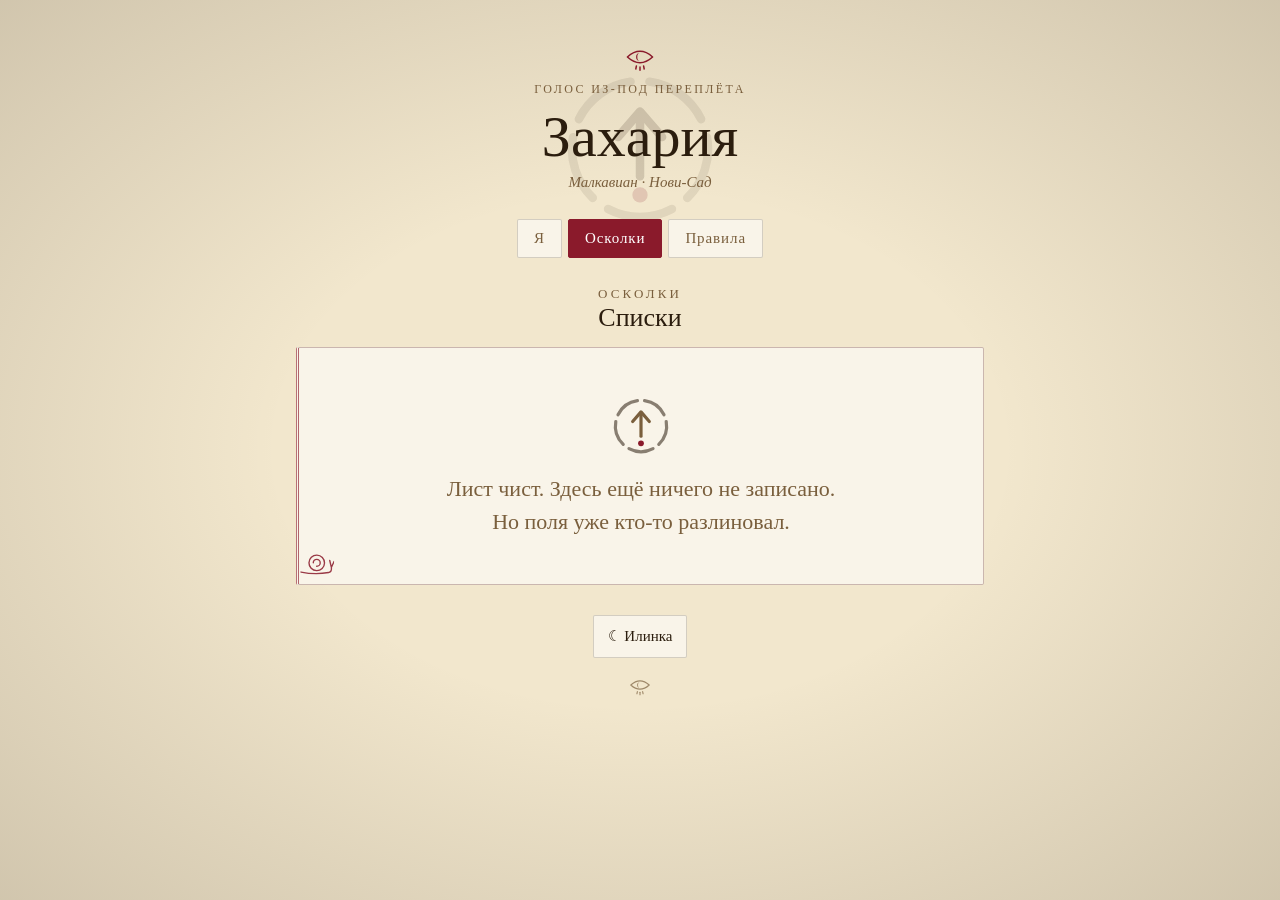
==== codex-d46e/index.html @ dc3a2bbb "88" ====
<!doctype html>
<html lang="ru" data-voice="euthymius" data-slug="codex-d46e">
<head>
<meta charset="utf-8">
<meta name="viewport" content="width=device-width,initial-scale=1">
<meta name="robots" content="noindex,nofollow">
<title>…</title>
<link rel="preconnect" href="https://fonts.googleapis.com"><link rel="preconnect" href="https://fonts.gstatic.com" crossorigin>
<link rel="stylesheet" href="https://fonts.googleapis.com/css2?family=Caveat:wght@500;700&family=EB+Garamond:ital@0;1&family=Forum&family=Literata:ital,opsz@0,7..72;1,7..72&family=Old+Standard+TT:ital,wght@0,400;0,700;1,400&family=PT+Sans&family=PT+Serif:ital@0;1&family=Ruslan+Display&display=swap">
<link rel="stylesheet" href="../assets/app.css?v=d638a750">
</head>
<body>
<script src="../assets/app.js?v=69af6c5c"></script>
</body>
</html>
---- assets/app.css ----
/* ===== Тени над Дунаем — карточки Малкавиан · v2 «безумие растёт по ночам» ===== */
*{box-sizing:border-box}
html,body{margin:0;padding:0}

/* ---------- ночи: интенсивность ---------- */
html{--k:0;--p2:0;--split:0;--drift:0}
html[data-night="1"]{--k:.08;--p2:.15;--split:0;--drift:.15}
html[data-night="2"]{--k:.25;--p2:.55;--split:2;--drift:.45}
html[data-night="3"]{--k:.55;--p2:1;--split:5;--drift:.9}
html[data-night="4"]{--k:1;--p2:1;--split:9;--drift:1.7}

/* ---------- голоса: базовые палитры ----------
   --bg0 спокойный фон (лёгкий оттенок), --bg4 «неправильный» фон четвёртой ночи,
   --a2a второй акцент спокойный, --a2b он же к N4. Основной акцент у всех бордовый. */
html{--a1:#8a1a2b;--a1b:#b3102e}
html[data-voice=euthymius]{--bg0:#f2e7cd;--bg4:#e4ecbf;--ink:#2b1d0e;--muted:#7a5f3d;--a2a:#2f4f9a;--a2b:#1f6bff;--blot:#2b1d0e;--drip:#8a1a2b;
  --f-head:'Old Standard TT',serif;--f-body:'Old Standard TT',serif;--f-card:'Old Standard TT',serif;--radius:2px}
html[data-voice=ashme]{--bg0:#efe5e2;--bg4:#f4d2c2;--ink:#2c1a17;--muted:#86685f;--a2a:#cf6a35;--a2b:#ff5400;--blot:#4d3d39;--drip:#cf6a35;
  --f-head:'Forum',serif;--f-body:'Literata',serif;--f-card:'Forum',serif;--radius:12px}
html[data-voice=lane]{--bg0:#f1f4fa;--bg4:#fff2c4;--ink:#24305a;--muted:#67708c;--a2a:#3a8a3e;--a2b:#28ff5e;--blot:#2a3f9a;--drip:#3a8a3e;
  --f-head:'Caveat',cursive;--f-body:'PT Sans',sans-serif;--f-card:'Caveat',cursive;--radius:5px}
html[data-voice=prokhor]{--bg0:#efefeb;--bg4:#dff1ea;--ink:#262422;--muted:#6e6860;--a2a:#a8843a;--a2b:#ffd21a;--blot:#2a2724;--drip:#e9dcb8;
  --f-head:'Ruslan Display',serif;--f-body:'PT Serif',serif;--f-card:'PT Serif',serif;--radius:3px}
html[data-voice=tommazo]{--bg0:#f3efe6;--bg4:#ece2f3;--ink:#1f1b16;--muted:#6f665a;--a2a:#6a3aa0;--a2b:#a51fff;--blot:#7a1414;--drip:#8a1a2b;
  --f-head:'EB Garamond',serif;--f-body:'EB Garamond',serif;--f-card:'EB Garamond',serif;--radius:0}

/* производные: всё съезжает к N4 */
html{
  --bg:color-mix(in oklab,var(--bg4) calc(var(--k)*100%),var(--bg0));
  --paper:color-mix(in oklab,var(--bg) 45%,#fff);
  --line:color-mix(in oklab,var(--ink) 18%,transparent);
  --a1now:color-mix(in oklab,var(--a1b) calc(var(--k)*100%),var(--a1));
  --a2:color-mix(in oklab,var(--a2b) calc(var(--k)*100%),var(--a2a));
  --a2p:color-mix(in oklab,var(--a2) calc(var(--p2)*100%),var(--a1now));
  --title:var(--ink);
}
/* после полуночи (по часам игрока) */
html[data-late]{
  --bg:color-mix(in oklab,var(--bg0) 9%,#0d0b0e);
  --paper:color-mix(in oklab,var(--bg0) 7%,#1a1619);
  --ink:#ece4d8;--muted:#a1968a;--title:#f6eee2;
  --line:rgba(255,255,255,.14);
  --a1now:#d8455e;
  --a2:var(--a2b);--a2p:var(--a2b);
  --blot:#000;
}

body{
  min-height:100vh;background-color:var(--bg);color:var(--ink);
  font-family:var(--f-body);font-size:17px;line-height:1.55;-webkit-font-smoothing:antialiased;
  transition:background-color 1.5s;
}
a{color:var(--a1now)}
.wrap{position:relative;z-index:1;max-width:720px;margin:0 auto;padding:22px 16px 40px}

/* фоновые фактуры */
html[data-voice=euthymius] body{background-image:radial-gradient(ellipse at center,transparent 40%,color-mix(in oklab,var(--ink) 22%,transparent) 120%)}
html[data-voice=ashme] body{background-image:radial-gradient(circle at 15% 105%,color-mix(in oklab,var(--a2) 22%,transparent),transparent 45%),radial-gradient(1px 1px at 20% 30%,rgba(60,40,35,.35),transparent),radial-gradient(1px 1px at 70% 80%,rgba(60,40,35,.3),transparent);background-size:auto,37px 41px,53px 47px}
html[data-voice=lane] body{background-image:linear-gradient(90deg,transparent 40px,color-mix(in oklab,var(--a1) 45%,transparent) 40px,color-mix(in oklab,var(--a1) 45%,transparent) 42px,transparent 42px),linear-gradient(color-mix(in oklab,var(--ink) 11%,transparent) 1px,transparent 1px),linear-gradient(90deg,color-mix(in oklab,var(--ink) 11%,transparent) 1px,transparent 1px);background-size:auto,22px 22px,22px 22px}
html[data-voice=prokhor] body{background-image:repeating-linear-gradient(0deg,transparent 0 37px,color-mix(in oklab,var(--ink) 11%,transparent) 37px 39px,transparent 39px 61px,color-mix(in oklab,var(--ink) 6%,transparent) 61px 62px)}
html[data-voice=tommazo] body{background-image:linear-gradient(90deg,color-mix(in oklab,var(--ink) 5%,transparent) 1px,transparent 1px);background-size:120px 100%}

/* ---------- шапка ---------- */
.head{position:relative;text-align:center;padding:20px 8px 14px}
.head .clan{width:30px;height:30px;color:var(--a1now);display:block;margin:0 auto 8px}
.head .epithet{font-family:var(--f-head);letter-spacing:.2em;text-transform:uppercase;font-size:12px;color:var(--muted);position:relative;z-index:1}
.head .vname{color:var(--a1now);animation:ghostIn 4s ease-out both,flick 9s 4s infinite}
@keyframes ghostIn{from{opacity:0;filter:blur(6px);letter-spacing:.6em}to{opacity:1;filter:none}}
@keyframes flick{0%,92%,100%{opacity:1}94%{opacity:.2}96%{opacity:.8}}
.head h1{position:relative;z-index:1;font-family:var(--f-head);font-weight:400;font-size:clamp(36px,9vw,58px);line-height:1.05;margin:8px 0 4px;color:var(--title)}
.head .sub{position:relative;z-index:1;font-style:italic;color:var(--muted);font-size:15px}
.head .mark{position:absolute;left:50%;top:50%;width:170px;height:170px;transform:translate(-50%,-30%);opacity:.16;pointer-events:none}
.head .late-line{display:none;font-family:var(--f-card);font-style:italic;color:var(--a2p);margin-top:8px;animation:flick 6s infinite}
html[data-late] .head .late-line{display:block}

/* знак секты */
.sym path,.sym line,.sym circle{fill:none;stroke:currentColor;stroke-width:5;stroke-linecap:round;stroke-linejoin:round}
.sym .arc{stroke:color-mix(in oklab,var(--ink) 55%,transparent)}
.sym .arc.lit{stroke:var(--a2p);stroke-width:7}
.sym .dot{fill:var(--a1now);stroke:none}
html[data-night="4"] .sym .arc.lit{filter:drop-shadow(0 0 4px var(--a2))}
.head .mark .arc.lit{stroke-width:8}
.symbox{display:grid;grid-template-columns:120px 1fr;gap:16px;align-items:center}
.symbox .sym{width:120px;height:120px;color:var(--ink)}
.steps{display:flex;gap:10px;margin-top:10px}
.steps figure{margin:0;text-align:center;font-size:12px;color:var(--muted)}
.steps .sym{width:46px;height:46px}
.steps .sym *{animation:none}
@media (max-width:480px){.symbox{grid-template-columns:1fr;justify-items:center;text-align:center}.steps{justify-content:center}}

/* ---------- вкладки ---------- */
.tabs{display:flex;gap:6px;justify-content:center;margin:10px 0 22px;flex-wrap:wrap;position:relative;z-index:1}
.tabs button{font:inherit;font-family:var(--f-head);font-size:15px;letter-spacing:.06em;background:var(--paper);color:var(--muted);border:1px solid var(--line);padding:7px 16px;border-radius:var(--radius);cursor:pointer}
.tabs button[aria-selected=true]{background:var(--a1now);color:#fff;border-color:var(--a1now)}
html[data-voice=lane] .tabs button{font-size:20px}
.tab{display:none}.tab.on{display:block;animation:fade .5s ease}
@keyframes fade{from{opacity:0;transform:translateY(4px)}to{opacity:1}}

/* ---------- панели и разъезжающиеся рамки ---------- */
.panel{position:relative;background:var(--paper);border:1px solid var(--line);border-radius:var(--radius);padding:20px;margin:0 0 18px;
  transform:rotate(calc(var(--drift)*var(--r,0)*1deg));transition:transform 1.2s}
.panel>.frame{position:absolute;inset:-1px;border:1px solid var(--a1now);border-radius:inherit;pointer-events:none;
  opacity:calc(.12 + var(--k)*.55);
  transform:translate(calc(var(--split)*var(--sx,1)*1px),calc(var(--split)*var(--sy,-.7)*1px)) rotate(calc(var(--split)*var(--r,0)*.25deg))}
.panel h2{font-family:var(--f-head);font-weight:400;font-size:22px;margin:0 0 10px;color:var(--title)}
.panel h3{font-family:var(--f-head);font-weight:400;font-size:18px;margin:16px 0 6px;color:var(--title)}
.panel p{margin:0 0 10px}
html[data-voice=lane] .panel h2,html[data-voice=lane] .panel h3{font-size:26px}
html[data-voice=prokhor] .panel h2{font-size:20px}
.arch{border-left:3px solid var(--a1now);padding:4px 0 4px 12px;margin:10px 0}
.arch .lbl{color:var(--muted);font-size:13px}
.arch b{font-family:var(--f-head);font-weight:400;font-size:19px;color:var(--title)}
.arch p{margin:4px 0 0;font-size:15px}
ul.clean{margin:6px 0 0;padding-left:20px}ul.clean li{margin:0 0 6px}
blockquote{margin:0 0 14px;padding:0 0 0 14px;border-left:2px solid color-mix(in oklab,var(--a1now) 60%,transparent);font-style:italic}
blockquote:last-child{margin-bottom:0}

/* ---------- осколки ---------- */
.sec{text-align:center;margin:26px 0 14px}
.sec .ep{font-family:var(--f-head);font-size:13px;letter-spacing:.24em;text-transform:uppercase;color:var(--muted)}
.sec .t{font-family:var(--f-head);font-size:26px;color:var(--title);line-height:1.1}
html[data-voice=lane] .sec .t{font-size:34px}
.sec .n{font-size:12px;color:var(--muted);letter-spacing:.14em}
.frag .meta{display:flex;justify-content:space-between;gap:8px;font-size:12px;letter-spacing:.14em;text-transform:uppercase;color:var(--muted);margin-bottom:8px}
.frag .card{font-family:var(--f-card);font-size:19px;line-height:1.45;color:var(--title)}
html[data-voice=lane] .frag .card{font-size:25px;line-height:1.25}
html[data-voice=prokhor] .frag .card{font-style:italic}
.frag details summary{cursor:pointer;color:var(--a1now);font-size:15px;list-style:none;margin-top:12px}
.frag details summary::-webkit-details-marker{display:none}
.frag details summary::before{content:"▸ "}.frag details[open] summary::before{content:"▾ "}
.frag .text{white-space:pre-wrap;margin-top:10px;font-size:16px}
.frag audio{width:100%;margin-top:12px}
.frag.new .panel{box-shadow:0 0 0 2px var(--a2p),0 0 22px color-mix(in oklab,var(--a2p) 35%,transparent)}
.frag.new .meta::after{content:"новое";color:var(--a2p)}

/* пустота */
.empty{text-align:center;padding:46px 18px;font-family:var(--f-head);font-size:22px;line-height:1.5;color:var(--muted)}
html[data-voice=lane] .empty{font-size:30px}
.empty .sym{width:64px;height:64px;display:block;margin:0 auto 14px;color:var(--muted);animation:breathe 5s ease-in-out infinite}
@keyframes breathe{50%{opacity:.35;transform:scale(.95)}}

/* ---------- разметка в текстах ---------- */
s{text-decoration-color:var(--a1now);text-decoration-thickness:2px;opacity:.6}
ins{text-decoration:none;font-family:'Caveat',cursive;color:var(--a1now);font-size:1.12em;position:relative;top:-.45em;margin-left:3px}
mark.hid{background:transparent;color:color-mix(in oklab,var(--paper) 93%,var(--ink));cursor:text;transition:color .4s,background .4s}
mark.hid::selection{background:var(--a1now);color:#fff}
mark.hid.shown{background:var(--a1now);color:#fff}
.redact{background:var(--ink);color:transparent;border-radius:1px;user-select:none;box-decoration-break:clone;-webkit-box-decoration-break:clone}
.hidline{text-align:center;font-family:var(--f-card);font-style:italic;margin:6px 0 0}

/* ---------- безумие ---------- */
.w{white-space:nowrap}
.ch{display:inline-block;transition:transform .6s}
.ch.g{animation:gl .4s steps(2) both;color:var(--a2p)}
@keyframes gl{0%{transform:translate(2px,-1px) skewX(25deg)}50%{transform:translate(-2px,1px);opacity:.35}100%{transform:none}}
.ch.m{transform:scaleX(-1)}
.whisper{position:fixed;z-index:0;pointer-events:none;font-family:var(--f-card);font-style:italic;font-size:15px;color:var(--a2p);opacity:0;white-space:nowrap;animation:wh 6s ease-in-out forwards}
@keyframes wh{0%{opacity:0;transform:translateY(6px);filter:blur(2px)}35%,65%{opacity:.55;transform:none;filter:none}100%{opacity:0;filter:blur(3px)}}
.blot{position:absolute;pointer-events:none;border-radius:52% 44% 57% 41%/45% 55% 43% 57%;background:var(--blot);opacity:.7}
.blot.s{border-radius:50%}
.drip{position:absolute;top:-1px;width:4px;border-radius:0 0 4px 4px;background:var(--drip);pointer-events:none;animation:drip 6s ease-in both}
@keyframes drip{from{height:0}}

/* ---------- фишки голосов ---------- */
/* Евфимий: буквица, листы, дролери */
html[data-voice=euthymius] .panel{border-left:3px double color-mix(in oklab,var(--a1now) 60%,transparent)}
html[data-voice=euthymius] .frag .card .ch.cap{float:left;font-size:3.1em;line-height:.85;padding:4px 8px 0 0;color:var(--a1now)}
html[data-night="3"][data-voice=euthymius] .frag .card .ch.cap,html[data-night="4"][data-voice=euthymius] .frag .card .ch.cap{color:var(--a2p)}
html[data-voice=euthymius] .frag .card > .w:first-child{white-space:normal}
.folio{font-style:italic;text-transform:none;letter-spacing:0;font-size:13px}
.drol{position:absolute;width:38px;height:30px;color:var(--a1now);opacity:.85;pointer-events:none}
.drol *{fill:none;stroke:currentColor;stroke-width:1.6;stroke-linecap:round;stroke-linejoin:round}

/* Ашме: обожжённые края, лепестки, угли */
html[data-voice=ashme] .panel{box-shadow:inset 0 0 22px color-mix(in oklab,#5a2a10 28%,transparent),inset 0 0 3px color-mix(in oklab,#3a1a0a 35%,transparent)}
.sky{position:fixed;inset:0;z-index:0;pointer-events:none;overflow:hidden}
.petal{position:absolute;top:-14px;width:10px;height:7px;border-radius:70% 0;background:color-mix(in oklab,var(--a1) 60%,#e88aa0);opacity:.8;animation:fall linear infinite}
.ember{position:absolute;bottom:-6px;width:3px;height:3px;border-radius:50%;background:var(--a2);box-shadow:0 0 7px var(--a2);animation:rise linear infinite}
@keyframes fall{to{transform:translate(60px,110vh) rotate(540deg)}}
@keyframes rise{to{transform:translate(-30px,-70vh);opacity:0}}

/* Лане: скотч и каракули */
html[data-voice=lane] .panel::before,html[data-voice=lane] .panel::after{content:"";position:absolute;top:-9px;width:62px;height:18px;background:rgba(255,244,190,.62);box-shadow:0 1px 1px rgba(0,0,0,.06)}
html[data-voice=lane] .panel::before{left:18px;transform:rotate(-5deg)}
html[data-voice=lane] .panel::after{right:18px;transform:rotate(4deg)}
.doodle{position:absolute;pointer-events:none;font-family:'Caveat',cursive;line-height:1}
.doodle svg *{fill:none;stroke:currentColor;stroke-width:1.6;stroke-linecap:round}

/* Прохор: копоть, золото, воск */
html[data-voice=prokhor] .panel{border-top:4px solid color-mix(in oklab,var(--ink) 85%,transparent)}
html[data-voice=prokhor] .head h1,html[data-voice=prokhor] .panel h2,html[data-voice=prokhor] .sec .t{color:color-mix(in oklab,var(--a2) calc(40% + var(--p2)*35%),var(--ink))}
html[data-voice=prokhor] .head h1{letter-spacing:.04em;text-shadow:0 1px 0 color-mix(in oklab,var(--a2) 40%,transparent)}
.soot{position:absolute;width:26px;height:32px;border-radius:48% 52% 45% 55%;background:repeating-radial-gradient(ellipse at 50% 60%,color-mix(in oklab,var(--blot) 55%,transparent) 0 1px,transparent 1px 3.2px);opacity:.55;pointer-events:none}
.wax{position:absolute;top:-4px;width:9px;border-radius:0 0 6px 6px;background:var(--drip);box-shadow:inset -2px 0 0 rgba(0,0,0,.08),0 1px 1px rgba(0,0,0,.08);pointer-events:none}

/* Томмазо: протокол, печать, штамп */
html[data-voice=tommazo] .panel{background-image:repeating-linear-gradient(transparent 0 27px,color-mix(in oklab,var(--ink) 7%,transparent) 27px 28px)}
html[data-voice=tommazo] .head h1{font-variant:small-caps;letter-spacing:.06em}
html[data-voice=tommazo] .frag .panel{padding-right:52px}
.seal{position:absolute;right:14px;top:-12px;width:34px;height:34px;border-radius:50%;background:radial-gradient(circle at 35% 35%,#c23a2c,#7a1414 70%);box-shadow:0 1px 2px rgba(0,0,0,.35)}
.stamp{position:absolute;right:12px;bottom:12px;border:2px solid var(--a1now);color:var(--a1now);font:700 12px 'EB Garamond',serif;letter-spacing:.16em;padding:1px 7px;transform:rotate(-11deg);opacity:.78;pointer-events:none}

/* ---------- правила, подвал ---------- */
#t-rules .panel{transform:none}
.fullrules summary{cursor:pointer;font-family:var(--f-head);font-size:20px;color:var(--a1now);list-style:none;text-align:center}
.fullrules summary::-webkit-details-marker{display:none}
.fullrules summary::before{content:"▸ "}.fullrules[open] summary::before{content:"▾ "}
.fullrules[open] summary{margin-bottom:12px}
.fulltext{font-size:15px}.fulltext h3{margin-top:18px}
table.rt{width:100%;border-collapse:collapse;font-size:15px;margin:8px 0}
table.rt td,table.rt th{border-bottom:1px solid var(--line);padding:6px;text-align:left;vertical-align:top}
table.rt th{font-weight:600;color:var(--muted);font-size:13px}
.stop{font-family:var(--f-head);font-size:24px;color:var(--a1now)}
.notice{position:relative;z-index:1;border:1px dashed var(--a1now);border-radius:var(--radius);padding:12px 16px;margin:0 0 18px;font-style:italic;background:var(--paper)}
.foot{position:relative;z-index:1;display:flex;flex-wrap:wrap;gap:10px;justify-content:center;margin:30px 0 8px}
.foot a{display:inline-flex;align-items:center;gap:6px;text-decoration:none;border:1px solid var(--line);background:var(--paper);color:var(--ink);padding:9px 14px;border-radius:var(--radius);font-size:15px}
.foot a:hover{border-color:var(--a1now);color:var(--a1now)}
.stamp-time{position:relative;z-index:1;text-align:center;font-size:12px;color:var(--muted);margin-top:10px}
.foot-clan{display:block;width:22px;height:22px;margin:16px auto 0;color:var(--muted);opacity:.7}
.err{text-align:center;color:var(--muted);padding:40px}

@media (max-width:480px){body{font-size:16px}.panel{padding:16px 14px}}
@media (prefers-reduced-motion:reduce){*{animation:none!important;transition:none!important}.sky,.whisper{display:none}}
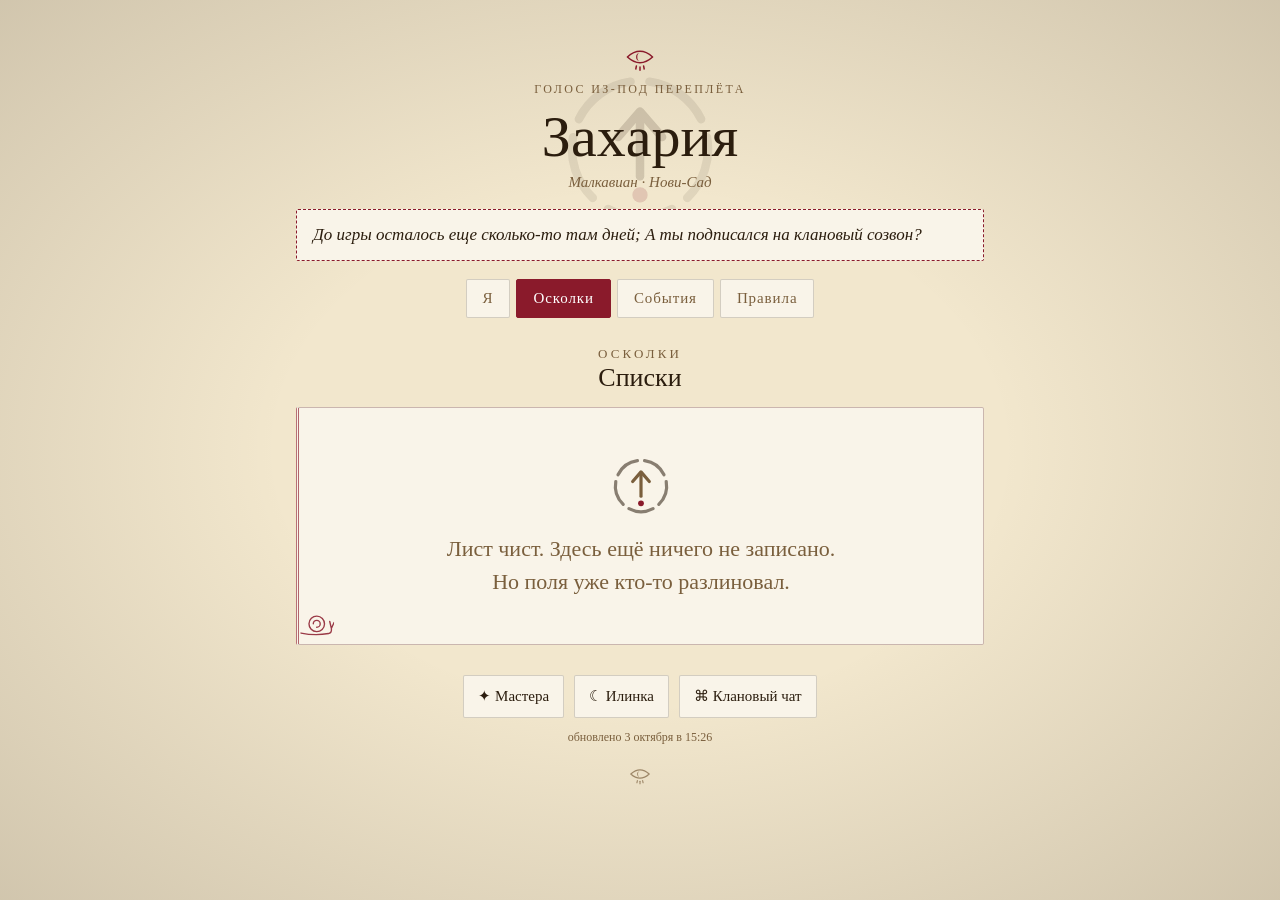
==== commit 007611d3: "final" ====
--- a/codex-d46e/index.html
+++ b/codex-d46e/index.html
@@ -6,10 +6,10 @@
 <meta name="robots" content="noindex,nofollow">
 <title>…</title>
 <link rel="preconnect" href="https://fonts.googleapis.com"><link rel="preconnect" href="https://fonts.gstatic.com" crossorigin>
-<link rel="stylesheet" href="https://fonts.googleapis.com/css2?family=Caveat:wght@500;700&family=EB+Garamond:ital@0;1&family=Forum&family=Literata:ital,opsz@0,7..72;1,7..72&family=Old+Standard+TT:ital,wght@0,400;0,700;1,400&family=PT+Sans&family=PT+Serif:ital@0;1&family=Ruslan+Display&display=swap">
-<link rel="stylesheet" href="../assets/app.css?v=d638a750">
+<link rel="stylesheet" href="https://fonts.googleapis.com/css2?family=Caveat:wght@500;700&family=EB+Garamond:ital@0;1&family=Forum&family=Literata:ital,opsz@0,7..72;1,7..72&family=Old+Standard+TT:ital,wght@0,400;0,700;1,400&family=PT+Sans&family=PT+Serif:ital@0;1&family=Ruslan+Display&family=Cormorant+Garamond:ital,wght@0,400;0,600;1,400&display=swap">
+<link rel="stylesheet" href="../assets/app.css?v=4ed1769c">
 </head>
 <body>
-<script src="../assets/app.js?v=69af6c5c"></script>
+<script src="../assets/app.js?v=ff6cfd2a"></script>
 </body>
 </html>
--- a/assets/app.css
+++ b/assets/app.css
@@ -23,6 +23,9 @@
   --f-head:'Ruslan Display',serif;--f-body:'PT Serif',serif;--f-card:'PT Serif',serif;--radius:3px}
 html[data-voice=tommazo]{--bg0:#f3efe6;--bg4:#ece2f3;--ink:#1f1b16;--muted:#6f665a;--a2a:#6a3aa0;--a2b:#a51fff;--blot:#7a1414;--drip:#8a1a2b;
   --f-head:'EB Garamond',serif;--f-body:'EB Garamond',serif;--f-card:'EB Garamond',serif;--radius:0}
+
+html[data-voice=ilinka]{--bg0:#eeebf3;--bg4:#d8efec;--ink:#231d2c;--muted:#6f6680;--a2a:#3d5a80;--a2b:#0096ff;--blot:#2a2333;--drip:#8a1a2b;
+  --f-head:'Cormorant Garamond',serif;--f-body:'Literata',serif;--f-card:'Cormorant Garamond',serif;--radius:6px}
 
 /* производные: всё съезжает к N4 */
 html{
@@ -221,3 +224,48 @@
 
 @media (max-width:480px){body{font-size:16px}.panel{padding:16px 14px}}
 @media (prefers-reduced-motion:reduce){*{animation:none!important;transition:none!important}.sky,.whisper{display:none}}
+
+/* ---------- Илинка ---------- */
+html[data-voice=ilinka] body{background-image:radial-gradient(circle at 85% 6%,color-mix(in oklab,#fff 70%,transparent) 0 46px,transparent 47px),radial-gradient(ellipse at 50% -10%,color-mix(in oklab,var(--a2) 12%,transparent),transparent 60%)}
+html[data-voice=ilinka] .head h1{font-size:clamp(42px,10vw,64px);letter-spacing:.02em}
+html[data-voice=ilinka] .frag .card,html[data-voice=ilinka] .nightbox .card{font-size:23px}
+.head .back{position:absolute;left:0;top:4px;font-size:14px;text-decoration:none;color:var(--muted);border:1px solid var(--line);border-radius:20px;padding:3px 10px;background:var(--paper);z-index:2}
+.nightbox{border-width:2px;border-color:color-mix(in oklab,var(--a1now) 45%,var(--line))}
+.nightbox .meta{display:flex;justify-content:space-between;font-size:12px;letter-spacing:.14em;text-transform:uppercase;color:var(--muted);margin-bottom:6px}
+.nightbox .card{font-family:var(--f-card);font-size:24px;color:var(--title);line-height:1.2}
+.nightbox h3{font-family:var(--f-head);font-weight:400;font-size:18px;margin:14px 0 4px;color:var(--a2p)}
+.nightbox .sermon{font-style:italic}
+.nightbox ul{margin:6px 0 0;padding-left:20px}.nightbox li{margin:0 0 6px}
+.today{list-style:none;padding:0!important}.today li{border-left:3px solid var(--a2p);padding-left:8px}
+.where{font-size:14px;color:var(--muted);margin-top:6px}
+.where a{color:var(--a1now)}
+.evdesc{margin:10px 0 0}
+.prep{margin-top:10px;padding:8px 12px;border-left:3px solid var(--a1now);background:color-mix(in oklab,var(--a1now) 6%,transparent)}
+.prep .lbl{display:block;font-size:12px;letter-spacing:.12em;text-transform:uppercase;color:var(--a1now);margin-bottom:2px}
+.evp.now .panel{box-shadow:0 0 0 2px var(--a2p),0 0 22px color-mix(in oklab,var(--a2p) 30%,transparent)}
+.evp.now .meta::after{content:"сегодня";color:var(--a2p)}
+.chips{display:flex;flex-wrap:wrap;gap:6px;margin-top:10px}
+.chip{font-size:13px;border:1px solid var(--line);border-radius:20px;padding:1px 9px;background:var(--paper)}
+.chip.me{border-color:var(--a1now);color:var(--a1now);font-weight:600}
+details.tz{margin-top:10px}details.tz summary{cursor:pointer;color:var(--a2p);font-size:15px}
+.md{font-size:16px;overflow-wrap:anywhere}
+.md h1,.md h2,.md h3,.md h4{font-family:var(--f-head);font-weight:400;color:var(--title);line-height:1.15;margin:20px 0 8px}
+.md h1{font-size:28px}.md h2{font-size:24px}.md h3{font-size:20px}.md h4{font-size:18px}
+.md h1:first-child,.md h2:first-child{margin-top:0}
+.md blockquote{font-style:normal}
+.md hr{border:0;border-top:1px solid var(--line);margin:18px 0}
+.tw{overflow-x:auto;margin:10px 0;-webkit-overflow-scrolling:touch}
+.tw table.rt{min-width:520px;font-size:14px}
+.tw table.rt p{margin:0 0 4px}
+.login input{display:block;width:100%;font:inherit;font-size:16px;padding:10px;border:1px solid var(--line);border-radius:var(--radius);background:var(--bg);color:var(--ink);margin:8px 0}
+.login button{font:inherit;background:var(--a1now);color:#fff;border:0;border-radius:var(--radius);padding:10px 18px;cursor:pointer}
+.muted{color:var(--muted)}
+.imp dl{display:grid;grid-template-columns:minmax(80px,auto) 1fr;gap:4px 12px;margin:8px 0 0;font-size:15px}
+.imp dt{color:var(--muted)}.imp dd{margin:0;overflow-wrap:anywhere}
+.owl{position:absolute;width:30px;height:13px;pointer-events:none;opacity:.7;
+  background:radial-gradient(circle at 25% 50%,var(--ink) 0 2.4px,color-mix(in oklab,var(--a2p) 70%,#fff) 2.6px 5.5px,transparent 6px),radial-gradient(circle at 75% 50%,var(--ink) 0 2.4px,color-mix(in oklab,var(--a2p) 70%,#fff) 2.6px 5.5px,transparent 6px);
+  animation:owlblink 6s infinite}
+@keyframes owlblink{0%,46%,52%,100%{transform:scaleY(1)}49%{transform:scaleY(.1)}}
+.feather{position:absolute;top:-20px;width:7px;height:22px;border-radius:50% 50% 50% 50%/80% 80% 20% 20%;background:linear-gradient(90deg,transparent 45%,color-mix(in oklab,var(--ink) 40%,transparent) 46% 54%,transparent 55%),color-mix(in oklab,var(--muted) 35%,transparent);animation:fall linear infinite;opacity:.7}
+.nbmore{margin-top:12px}.nbmore summary{cursor:pointer;color:var(--a1now);font-family:var(--f-head);font-size:18px;list-style:none}
+.nbmore summary::-webkit-details-marker{display:none}.nbmore summary::before{content:"▸ "}.nbmore[open] summary::before{content:"▾ "}
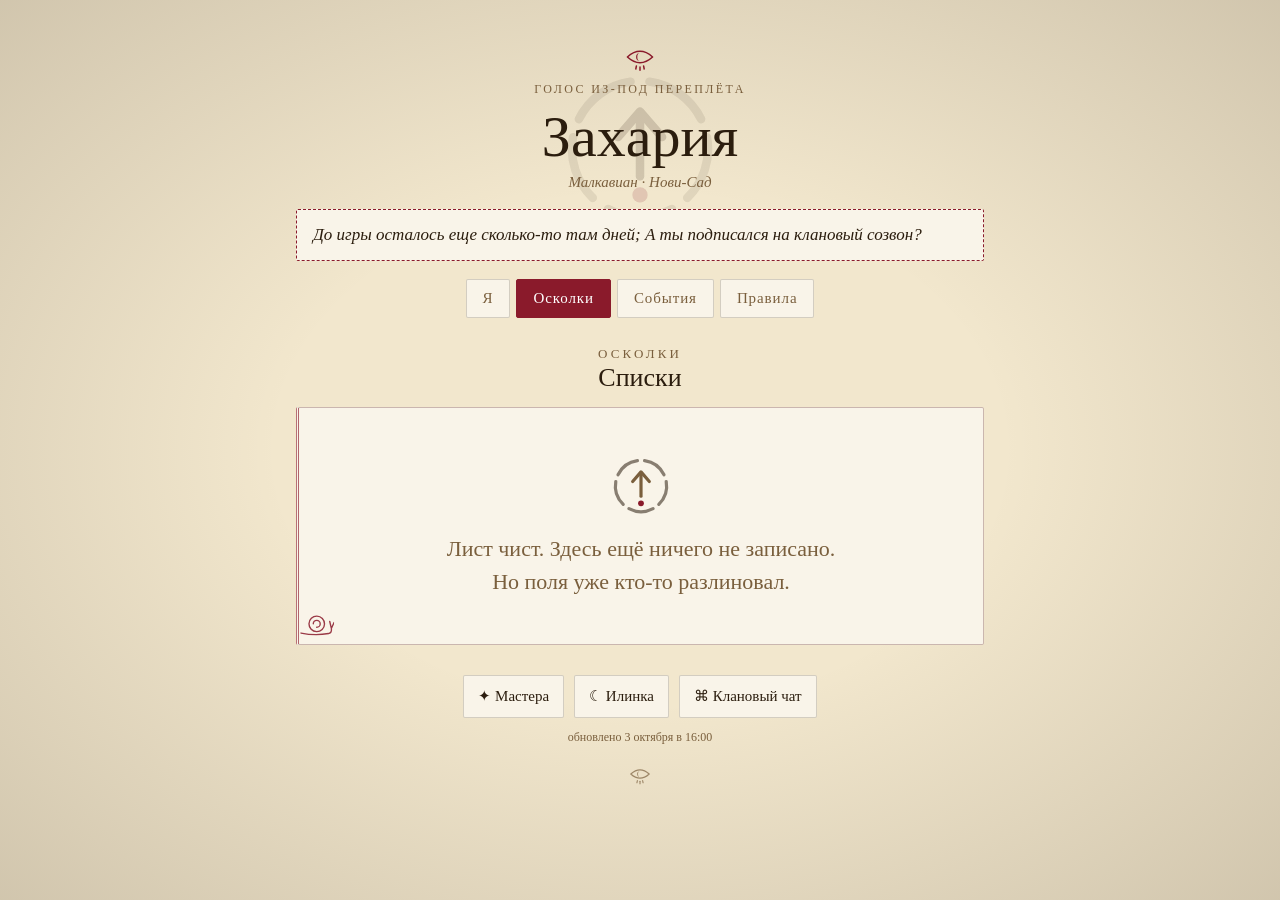
==== commit 34dc2a52: "Малки: Велен снялась, Мурыч (Младен) в пятом слоте; видения по ночам; события 19:00 и обряд 00:30 - " ====
--- a/codex-d46e/index.html
+++ b/codex-d46e/index.html
@@ -7,9 +7,9 @@
 <title>…</title>
 <link rel="preconnect" href="https://fonts.googleapis.com"><link rel="preconnect" href="https://fonts.gstatic.com" crossorigin>
 <link rel="stylesheet" href="https://fonts.googleapis.com/css2?family=Caveat:wght@500;700&family=EB+Garamond:ital@0;1&family=Forum&family=Literata:ital,opsz@0,7..72;1,7..72&family=Old+Standard+TT:ital,wght@0,400;0,700;1,400&family=PT+Sans&family=PT+Serif:ital@0;1&family=Ruslan+Display&family=Cormorant+Garamond:ital,wght@0,400;0,600;1,400&display=swap">
-<link rel="stylesheet" href="../assets/app.css?v=4ed1769c">
+<link rel="stylesheet" href="../assets/app.css?v=ca3374f5">
 </head>
 <body>
-<script src="../assets/app.js?v=ff6cfd2a"></script>
+<script src="../assets/app.js?v=33dc9c8c"></script>
 </body>
 </html>
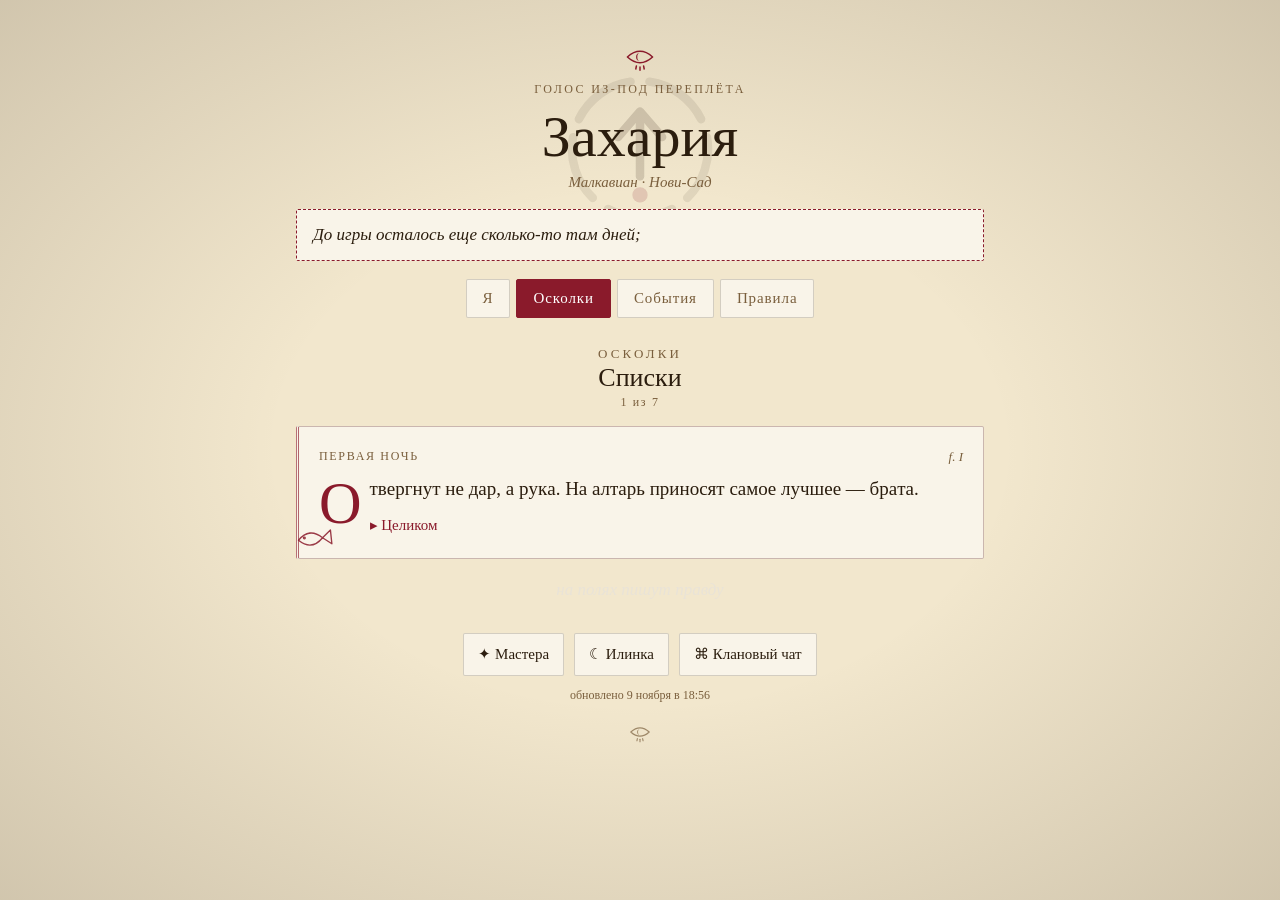
==== commit 2b08f65c: "Малки: клановые правила по новой версии документа - сюжетное видение теперь «можно получить», без до" ====
--- a/codex-d46e/index.html
+++ b/codex-d46e/index.html
@@ -10,6 +10,6 @@
 <link rel="stylesheet" href="../assets/app.css?v=ca3374f5">
 </head>
 <body>
-<script src="../assets/app.js?v=33dc9c8c"></script>
+<script src="../assets/app.js?v=c3c96bd3"></script>
 </body>
 </html>
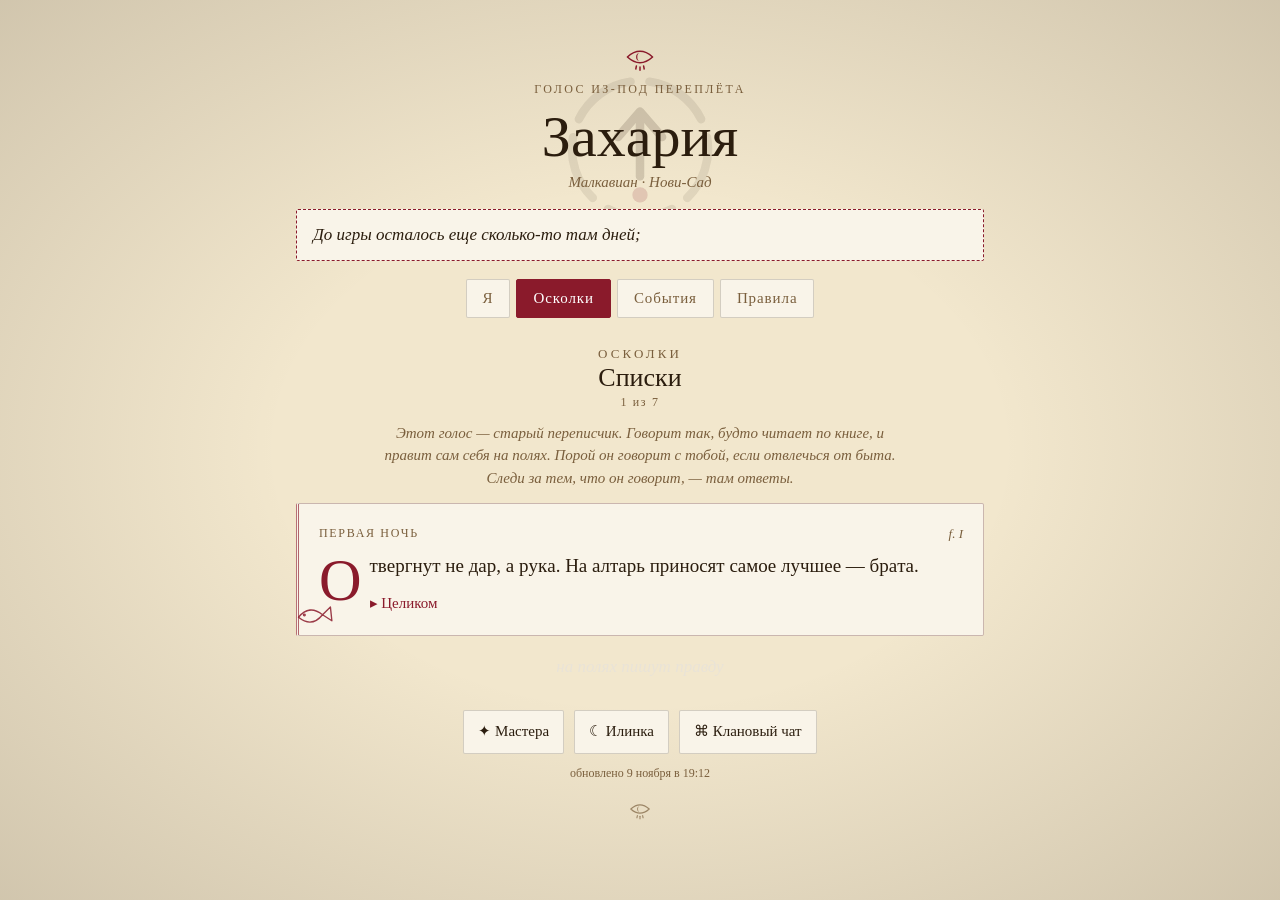
==== commit 131b91a3: "Малки: пояснения под «Осколками» и «Шумом Сети» Co-Authored-By: Claude Opus 5.5 <noreply@anthropic.c" ====
--- a/codex-d46e/index.html
+++ b/codex-d46e/index.html
@@ -7,9 +7,9 @@
 <title>…</title>
 <link rel="preconnect" href="https://fonts.googleapis.com"><link rel="preconnect" href="https://fonts.gstatic.com" crossorigin>
 <link rel="stylesheet" href="https://fonts.googleapis.com/css2?family=Caveat:wght@500;700&family=EB+Garamond:ital@0;1&family=Forum&family=Literata:ital,opsz@0,7..72;1,7..72&family=Old+Standard+TT:ital,wght@0,400;0,700;1,400&family=PT+Sans&family=PT+Serif:ital@0;1&family=Ruslan+Display&family=Cormorant+Garamond:ital,wght@0,400;0,600;1,400&display=swap">
-<link rel="stylesheet" href="../assets/app.css?v=ca3374f5">
+<link rel="stylesheet" href="../assets/app.css?v=f05835c6">
 </head>
 <body>
-<script src="../assets/app.js?v=c3c96bd3"></script>
+<script src="../assets/app.js?v=53147c17"></script>
 </body>
 </html>
--- a/assets/app.css
+++ b/assets/app.css
@@ -269,3 +269,5 @@
 .feather{position:absolute;top:-20px;width:7px;height:22px;border-radius:50% 50% 50% 50%/80% 80% 20% 20%;background:linear-gradient(90deg,transparent 45%,color-mix(in oklab,var(--ink) 40%,transparent) 46% 54%,transparent 55%),color-mix(in oklab,var(--muted) 35%,transparent);animation:fall linear infinite;opacity:.7}
 .nbmore{margin-top:12px}.nbmore summary{cursor:pointer;color:var(--a1now);font-family:var(--f-head);font-size:18px;list-style:none}
 .nbmore summary::-webkit-details-marker{display:none}.nbmore summary::before{content:"▸ "}.nbmore[open] summary::before{content:"▾ "}
+.sec .secnote{max-width:520px;margin:10px auto 0;font-family:var(--f-body);font-style:italic;font-size:15px;line-height:1.5;color:var(--muted);text-transform:none;letter-spacing:0}
+html[data-voice=lane] .sec .secnote{font-family:'PT Sans',sans-serif}
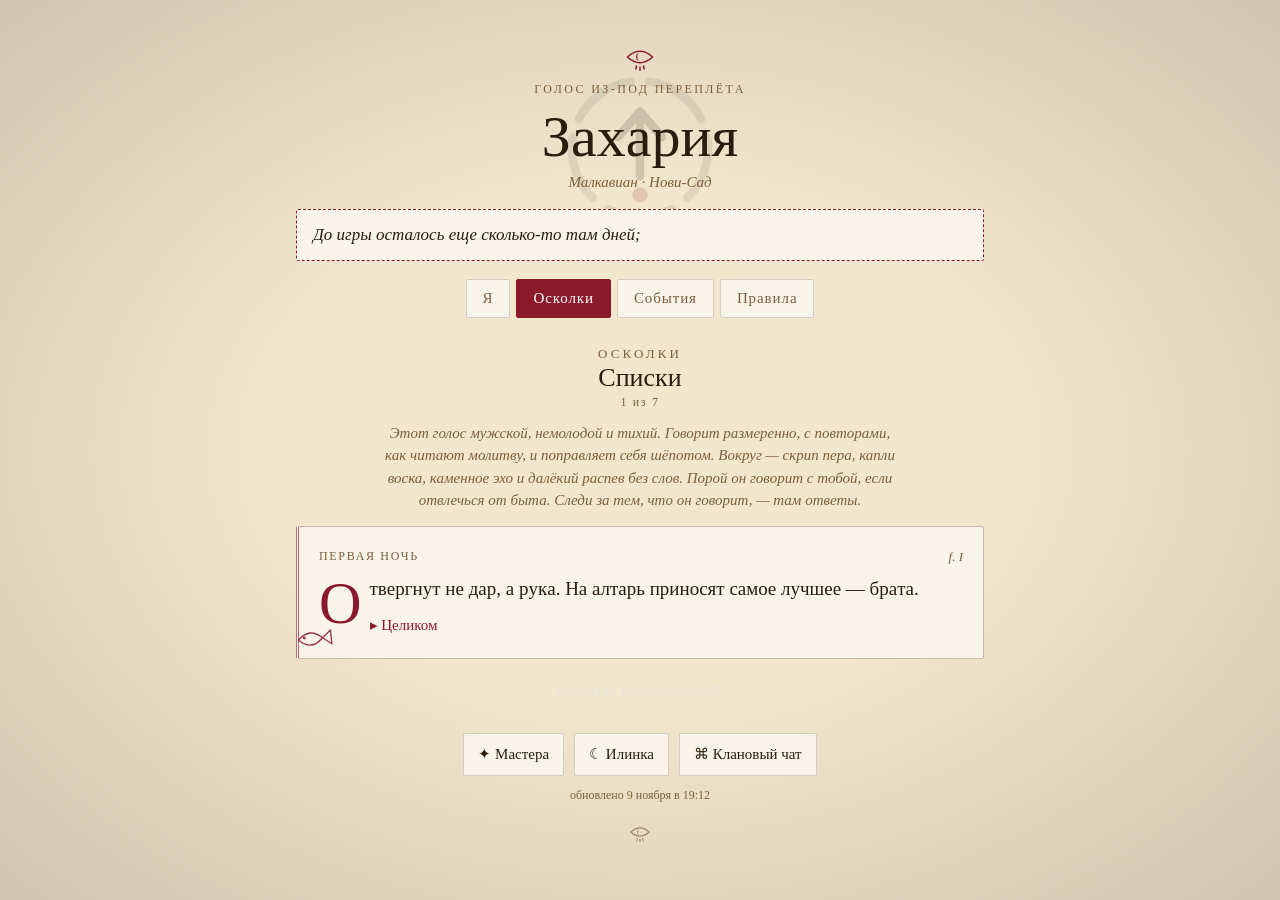
==== commit 9b9cae9e: "Малки: пояснения к голосам — как звучат на слух Co-Authored-By: Claude Opus 5.5 <noreply@anthropic.c" ====
--- a/codex-d46e/index.html
+++ b/codex-d46e/index.html
@@ -10,6 +10,6 @@
 <link rel="stylesheet" href="../assets/app.css?v=f05835c6">
 </head>
 <body>
-<script src="../assets/app.js?v=53147c17"></script>
+<script src="../assets/app.js?v=308140b4"></script>
 </body>
 </html>
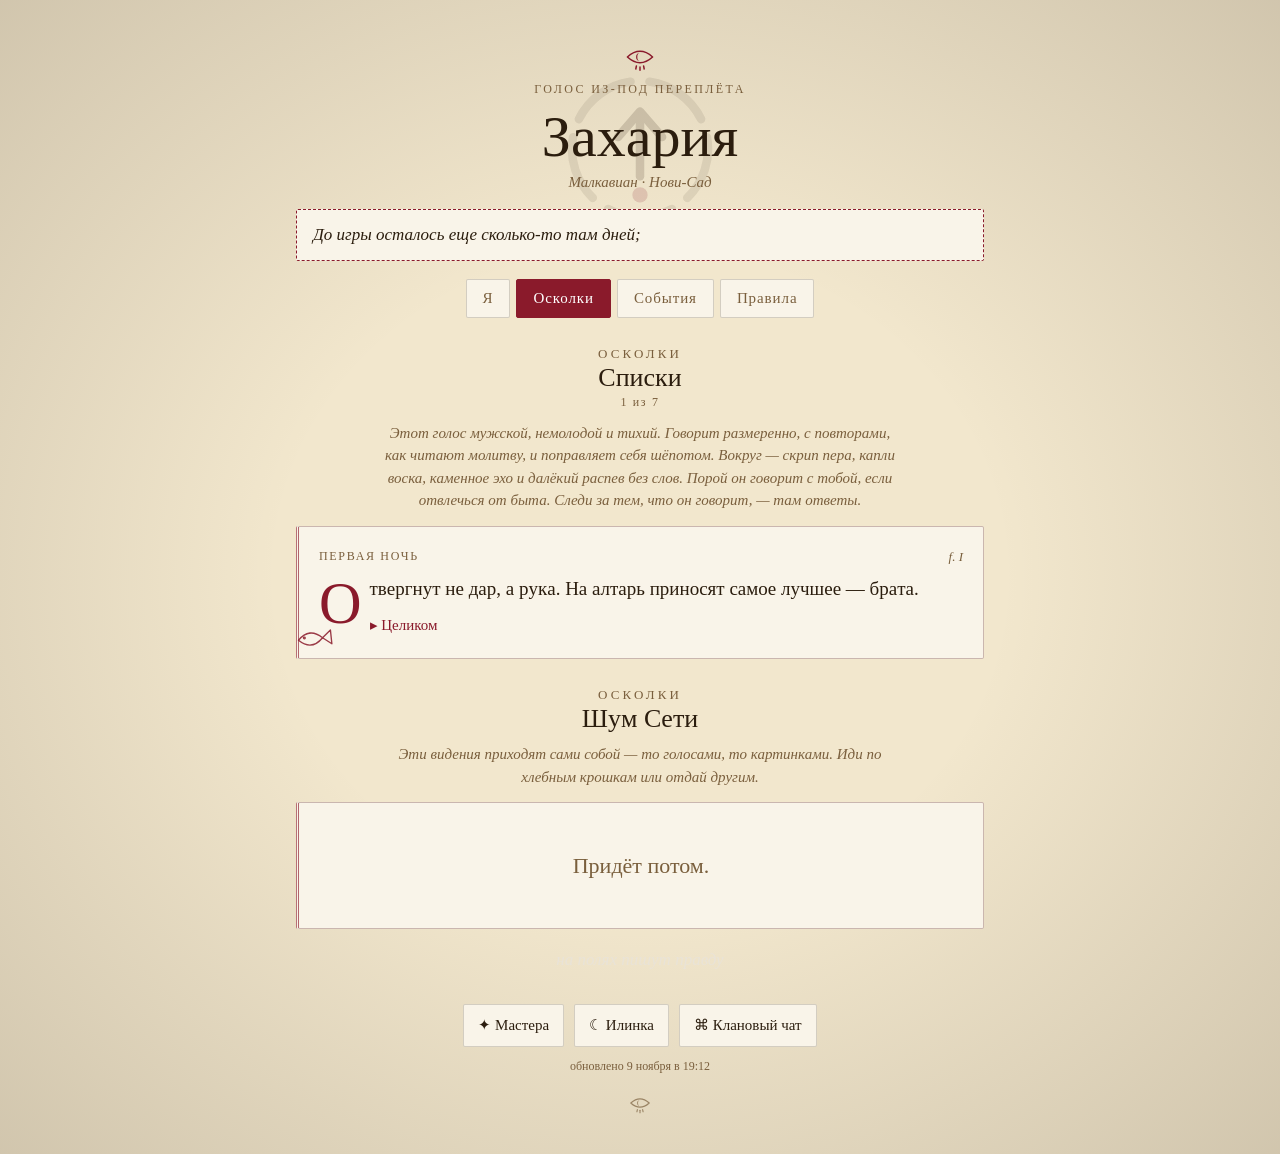
==== commit 99b881a9: "Малки: «Шум Сети» виден всегда, пока пусто — «Придёт потом» Co-Authored-By: Claude Opus 5.5 <noreply" ====
--- a/codex-d46e/index.html
+++ b/codex-d46e/index.html
@@ -10,6 +10,6 @@
 <link rel="stylesheet" href="../assets/app.css?v=f05835c6">
 </head>
 <body>
-<script src="../assets/app.js?v=308140b4"></script>
+<script src="../assets/app.js?v=376a159a"></script>
 </body>
 </html>
